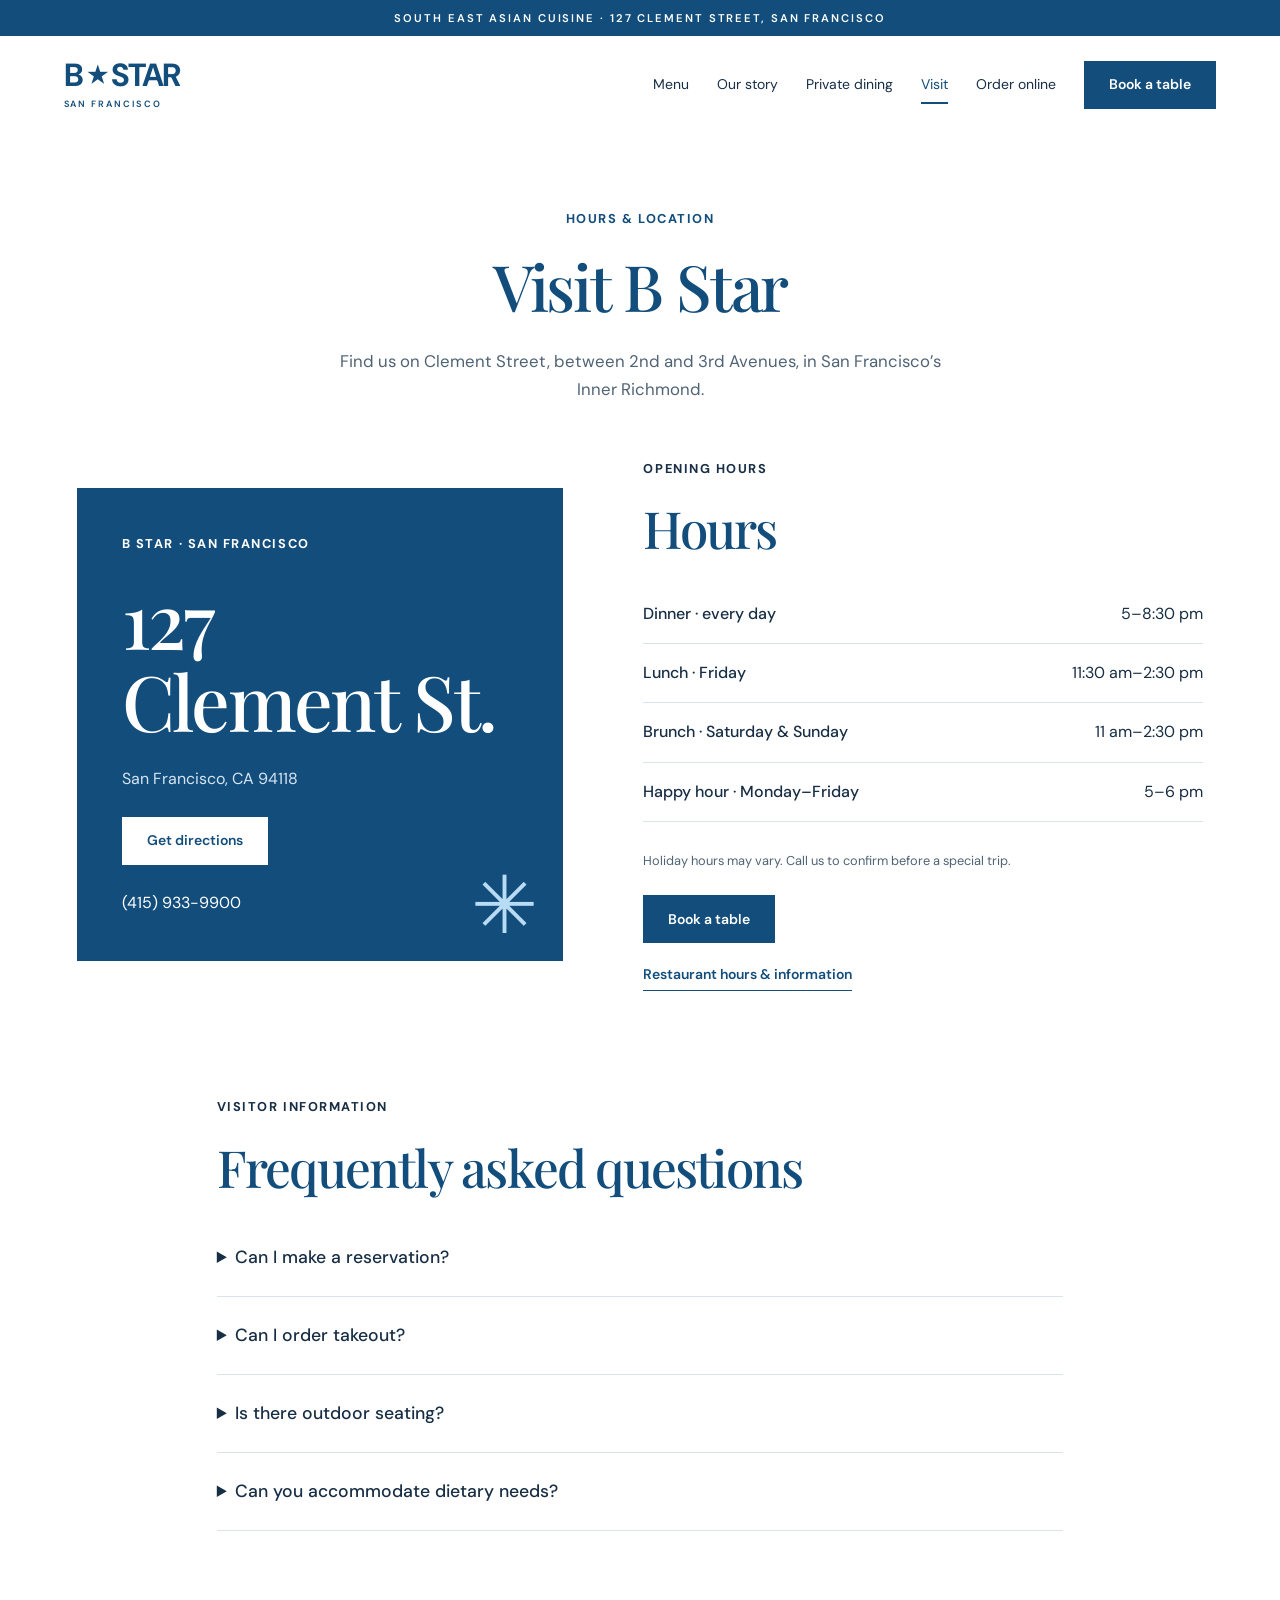
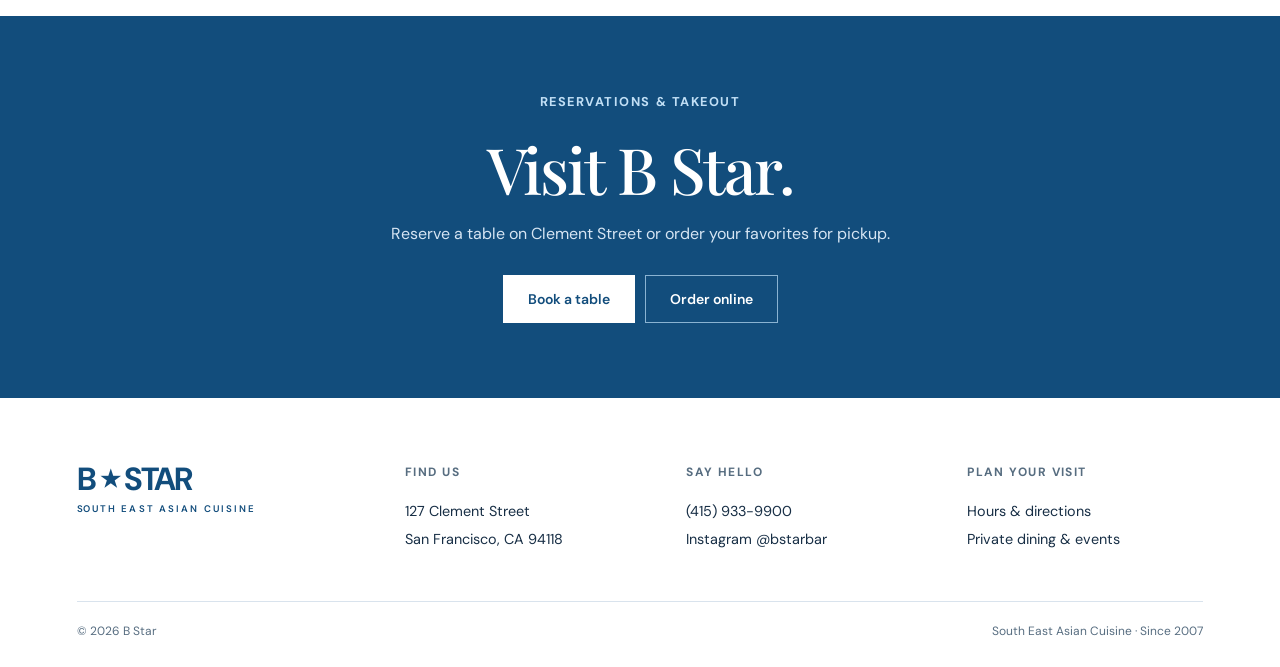
==== visit/index.html @ 24bbd5a6 "init" ====
<!doctype html><html lang="en"><head><meta charset="utf-8"><meta name="viewport" content="width=device-width,initial-scale=1"><title>Hours & location | B Star, San Francisco</title><meta name="description" content="South East Asian cuisine on Clement Street in San Francisco. View dinner, lunch and drinks menus, reserve a table, or inquire about a private event."><meta name="theme-color" content="#124d7c"><link rel="icon" href="data:image/svg+xml,%3Csvg%20xmlns%3D%22http%3A//www.w3.org/2000/svg%22%20viewBox%3D%220%200%2040%2040%22%3E%3Crect%20width%3D%2240%22%20height%3D%2240%22%20rx%3D%228%22%20fill%3D%22%23124d7c%22/%3E%3Ctext%20x%3D%2220%22%20y%3D%2229%22%20text-anchor%3D%22middle%22%20font-size%3D%2230%22%20fill%3D%22white%22%3E%E2%98%85%3C/text%3E%3C/svg%3E"><link rel="stylesheet" href="../style.css"><script src="../app.js" defer></script></head><body><a class="skip" href="#main">Skip to content</a><div class="topline">SOUTH EAST ASIAN CUISINE · 127 CLEMENT STREET, SAN FRANCISCO</div><header><a class="logo" href="../index.html" aria-label="B Star home">B<span>★</span>STAR<span class="logo-sub">SAN FRANCISCO</span></a><button class="nav-toggle" aria-expanded="false" aria-controls="nav">Menu <span>☰</span></button><nav id="nav" aria-label="Main navigation"><a href="../menu/index.html" >Menu</a><a href="../story/index.html" >Our story</a><a href="../private-dining/index.html" >Private dining</a><a href="index.html" aria-current="page">Visit</a><a class="order-nav" href="https://order.online/store/b-star-bar-san-francisco-1130087/?hideModal=true&pickup=true&redirected=true">Order online</a><a class="button " href="https://www.opentable.com/restaurant/profile/55528?ref=1068">Book a table</a></nav></header><main id="main"><section class="page-intro wrap"><span class="eyebrow">HOURS & LOCATION</span><h1>Visit B Star</h1><p>Find us on Clement Street, between 2nd and 3rd Avenues, in San Francisco’s Inner Richmond.</p></section><section class="wrap visit-grid"><div class="address-card"><span class="eyebrow">B STAR · SAN FRANCISCO</span><h2>127<br>Clement St.</h2><p>San Francisco, CA 94118</p><a class="button light" href="https://www.google.com/maps/search/?api=1&query=B+Star+127+Clement+St+San+Francisco">Get directions</a><a href="tel:+14159339900">(415) 933-9900</a><span class="card-star" aria-hidden="true">✳</span></div><div><span class="eyebrow">OPENING HOURS</span><h2>Hours</h2><dl class="hours"><div><dt>Dinner · every day</dt><dd>5–8:30 pm</dd></div><div><dt>Lunch · Friday</dt><dd>11:30 am–2:30 pm</dd></div><div><dt>Brunch · Saturday & Sunday</dt><dd>11 am–2:30 pm</dd></div><div><dt>Happy hour · Monday–Friday</dt><dd>5–6 pm</dd></div></dl><p class="fine">Holiday hours may vary. Call us to confirm before a special trip.</p><a class="button " href="https://www.opentable.com/restaurant/profile/55528?ref=1068">Book a table</a><a class="text-link source-link" href="https://www.bstarbar.com/general-info">Restaurant hours & information</a></div></section><section class="wrap faq"><span class="eyebrow">VISITOR INFORMATION</span><h2>Frequently asked questions</h2><details><summary>Can I make a reservation?</summary><p>Yes. <a href="https://www.opentable.com/restaurant/profile/55528?ref=1068">Reserve through OpenTable</a>. For groups of 12 or more, call (415) 933-9900.</p></details><details><summary>Can I order takeout?</summary><p>Absolutely. <a href="https://order.online/store/b-star-bar-san-francisco-1130087/?hideModal=true&pickup=true&redirected=true">Order online</a> to see the current menu and pickup options.</p></details><details><summary>Is there outdoor seating?</summary><p>B Star offers outdoor seating. Call ahead to ask about availability and seating preferences.</p></details><details><summary>Can you accommodate dietary needs?</summary><p>Please contact our team before your visit or speak with your server about ingredients, allergies, and available options.</p></details></section></main><section class="end-cta"><span class="eyebrow">RESERVATIONS & TAKEOUT</span><h2>Visit B Star.</h2><p>Reserve a table on Clement Street or order your favorites for pickup.</p><a class="button light" href="https://www.opentable.com/restaurant/profile/55528?ref=1068">Book a table</a><a class="button outline-light" href="https://order.online/store/b-star-bar-san-francisco-1130087/?hideModal=true&pickup=true&redirected=true">Order online</a></section><footer><div class="footer-top"><a class="logo" href="../index.html">B<span>★</span>STAR<span class="logo-sub">SOUTH EAST ASIAN CUISINE</span></a><div><span class="eyebrow">FIND US</span><a href="https://www.google.com/maps/search/?api=1&query=B+Star+127+Clement+St+San+Francisco">127 Clement Street<br>San Francisco, CA 94118</a></div><div><span class="eyebrow">SAY HELLO</span><a href="tel:+14159339900">(415) 933-9900</a><a href="https://www.instagram.com/bstarbar/">Instagram @bstarbar</a></div><div><span class="eyebrow">PLAN YOUR VISIT</span><a href="index.html">Hours & directions</a><a href="../private-dining/index.html">Private dining & events</a></div></div><div class="footer-bottom"><span>© 2026 B Star</span><span>South East Asian Cuisine · Since 2007</span></div></footer><div class="mobile-book"><a class="button " href="https://www.opentable.com/restaurant/profile/55528?ref=1068">Book a table</a><a class="button outline" href="https://order.online/store/b-star-bar-san-francisco-1130087/?hideModal=true&pickup=true&redirected=true">Order online</a></div></body></html>
---- style.css ----
@import url('https://fonts.googleapis.com/css2?family=DM+Sans:wght@400;500;600;700&family=Playfair+Display:ital,wght@0,500;0,600;0,700;1,500;1,600&display=swap');
:root{--blue:#124d7c;--dark:#172e45;--paper:#ffffff;--line:#d9e3ed;--gold:#b9dcf5}*{box-sizing:border-box}html{scroll-behavior:smooth}body{margin:0;background:var(--paper);color:var(--dark);font-family:'DM Sans',Arial,sans-serif;font-size:16px;line-height:1.65}a{color:inherit;text-decoration:none}button{font:inherit}img{display:block;max-width:100%;object-fit:cover}h1,h2,h3,p{margin-top:0}h1,h2,h3{font-family:'Playfair Display',Georgia,serif;font-weight:500;line-height:1.08;letter-spacing:-.035em}h1{font-size:clamp(3.3rem,5.65vw,6rem);margin-bottom:28px}h2{font-size:clamp(2.5rem,4vw,4rem);margin-bottom:24px}h3{font-size:1.8rem;letter-spacing:-.02em;margin-bottom:12px}em{font-weight:500}p{max-width:590px;margin-bottom:24px;color:#4f6375}a:focus-visible,button:focus-visible,summary:focus-visible{outline:3px solid #358ac8;outline-offset:5px}.wrap{max-width:1400px;margin:auto;padding-left:6%;padding-right:6%}.eyebrow{font-size:.75rem;letter-spacing:.16em;font-weight:700;display:block;margin-bottom:22px}.topline{text-align:center;background:var(--blue);color:#fff;font-size:.7rem;font-weight:600;letter-spacing:.17em;padding:9px 16px}header{padding:23px 5%;display:flex;align-items:center;justify-content:space-between;gap:25px;background:var(--paper);border-bottom:1px solid var(--line)}.logo{font-size:2rem;line-height:1;font-weight:700;letter-spacing:-.065em;color:var(--blue);white-space:nowrap}.logo>span:not(.logo-sub){font-size:1.45rem;margin:0 5px;vertical-align:3px}.logo-sub{display:block;font-size:.55rem;letter-spacing:.22em;margin-top:9px;font-weight:600}.logo-sub::first-letter{letter-spacing:normal}nav{display:flex;align-items:center;gap:28px;font-size:.875rem}nav>a:not(.button){padding:8px 0;position:relative}nav>a:not(.button):hover,nav [aria-current]{color:var(--blue)}nav [aria-current]:after{content:'';position:absolute;bottom:0;height:2px;left:0;right:0;background:var(--blue)}.button{display:inline-flex;align-items:center;justify-content:center;background:var(--blue);color:#fff;padding:13px 24px;min-height:48px;line-height:1.4;font-size:.875rem;font-weight:600;border:1px solid var(--blue);transition:background .2s,transform .2s;text-align:center}.button:hover{background:#0a3458;transform:translateY(-2px)}.button.light{background:var(--paper);border-color:var(--paper);color:var(--blue)}.button.light:hover{background:#deedf8}.button.outline-light{background:transparent;color:#fff;border-color:#8ab3d2}.button.outline-light:hover{background:#ffffff12}.button.outline{background:transparent;color:var(--blue)}.button.outline:hover{background:#124d7c0b}.actions{display:flex;gap:12px;flex-wrap:wrap}.hero{display:grid;grid-template-columns:1fr 1fr;min-height:640px}.hero-copy{background:var(--blue);color:var(--paper);padding:68px 9% 42px 11%;display:flex;align-items:flex-start;flex-direction:column;justify-content:center}.hero h1{font-size:clamp(3.2rem,5.2vw,5.5rem);letter-spacing:-.045em}.hero p{color:#d6e5f3;font-size:1.02rem;max-width:410px;margin-bottom:32px}.hero em{color:var(--gold)}.hero-photo{position:relative;overflow:hidden}.hero-photo img{height:100%;width:100%;position:absolute;inset:0;object-position:50% 50%}.photo-label{position:absolute;bottom:25px;left:28px;background:var(--paper);padding:9px 15px;color:var(--blue);font-size:.68rem;font-weight:700;letter-spacing:.13em}.hero-note{display:flex;align-items:center;gap:16px;margin-top:50px;font-size:.7rem;letter-spacing:.13em;line-height:1.7}.hero-note small{letter-spacing:.02em;font-size:.75rem;color:#c6d8eb}.star{font-size:2.5rem;color:var(--gold)}.ticker{display:flex;justify-content:space-around;align-items:center;gap:22px;padding:23px 4%;border-bottom:1px solid var(--line);font-size:.7rem;letter-spacing:.12em;font-weight:600}.ticker b{font-size:1.3rem;color:var(--blue)}.welcome{padding-top:100px;padding-bottom:100px;display:grid;grid-template-columns:1fr 1.4fr 1.2fr;gap:40px;align-items:start}.welcome>.eyebrow{padding-top:9px;color:var(--blue);max-width:160px}.text-link{display:inline-block;border-bottom:1px solid var(--blue);padding-bottom:4px;color:var(--blue);font-weight:600;font-size:.875rem}.text-link:hover{color:#246bab}.section-heading{display:flex;justify-content:space-between;align-items:end;gap:25px;margin-bottom:34px}.section-heading h2{margin:0}.food-feature{display:grid;grid-template-columns:1.1fr 1fr;gap:65px;align-items:center}.food-feature>img{width:100%;height:530px}.dish-list article{padding:25px 0;border-bottom:1px solid var(--line)}.dish-list article:first-child{padding-top:0}.dish-list article:last-child{border:0}.dish-list article>span{font-size:.7rem;letter-spacing:.12em;color:var(--blue);font-weight:700;display:block;margin-bottom:10px}.dish-list p{margin:0}.favorites{padding-bottom:95px}.gather{display:grid;grid-template-columns:1fr 1.1fr;gap:70px;align-items:center;padding-top:70px;padding-bottom:70px;border-top:1px solid var(--line)}.gather img{height:470px;width:100%}.gather .eyebrow{color:var(--blue)}.visit-strip{padding-top:65px;padding-bottom:70px;border-top:1px solid var(--line);display:grid;grid-template-columns:1.1fr 1fr 1fr;gap:60px;align-items:center}.visit-strip h2{font-size:2.8rem;margin:0}.end-cta{background:var(--blue);color:var(--paper);text-align:center;padding:75px 24px}.end-cta h2{font-size:clamp(2.8rem,5vw,4.8rem);margin-bottom:18px}.end-cta p{margin:0 auto 28px;color:#d6e5f3}.end-cta .button{margin:0 5px}.end-cta .eyebrow{color:var(--gold)}footer{padding:65px 6% 25px}.footer-top{display:grid;grid-template-columns:1.2fr 1fr 1fr 1fr;gap:45px;max-width:1250px;margin:auto}.footer-top .eyebrow{margin-bottom:15px;font-size:.65rem;color:#576d80}.footer-top>div>a{display:block;font-size:.85rem;line-height:1.9}.footer-top .logo-sub{font-size:.5rem}.footer-bottom{border-top:1px solid var(--line);margin:48px auto 0;padding-top:20px;font-size:.75rem;color:#576d80;display:flex;justify-content:space-between;max-width:1250px}.page-intro{padding-top:75px;padding-bottom:55px;text-align:center}.page-intro .eyebrow{color:var(--blue)}.page-intro h1{color:var(--blue)}.page-intro p{margin:0 auto;font-size:1.05rem;max-width:610px}.menu-layout{display:grid;grid-template-columns:.85fr 1.15fr;gap:85px;padding-bottom:90px}.menu-layout aside img{width:100%;height:420px;margin-bottom:22px}.menu-layout aside .button{margin-right:8px;margin-bottom:12px}.menu-items article{padding:24px 0;border-bottom:1px solid var(--line)}.menu-items h3{font-size:1.7rem}.menu-items p{margin:0}.fine{font-size:.8rem;margin-top:24px;line-height:1.65}.story-grid{display:grid;grid-template-columns:1fr 1fr;gap:70px;align-items:center;padding-bottom:80px}.story-grid img{height:620px;width:100%}.values{display:grid;grid-template-columns:repeat(3,1fr);gap:50px;border-top:1px solid var(--line);padding-top:65px;padding-bottom:65px}.event-image img{width:100%;height:530px;object-position:center 57%}.event-options{display:grid;grid-template-columns:1fr 1fr;gap:100px;padding-top:65px;padding-bottom:50px}.event-options article+article{border-left:1px solid var(--line);padding-left:80px}.capacity{font-size:1.2rem;color:var(--blue)}.inquiry{display:grid;grid-template-columns:1.5fr 1fr;gap:90px;padding-top:55px;padding-bottom:80px;border-top:1px solid var(--line);align-items:center}.inquiry .text-link{margin-top:22px}.event-note{padding:32px;background:#eef5fa}.visit-grid{display:grid;grid-template-columns:1fr 1.15fr;gap:80px;padding-bottom:85px;align-items:center}.address-card{position:relative;background:var(--blue);color:var(--paper);padding:45px;overflow:hidden}.address-card h2{font-size:4.8rem}.address-card p{color:#d6e5f3}.address-card>a:not(.button){display:block;margin-top:25px}.card-star{position:absolute;right:25px;bottom:15px;font-size:5rem;line-height:1;color:var(--gold)}.hours{margin:28px 0}.hours>div{border-bottom:1px solid var(--line);padding:16px 0;display:flex;justify-content:space-between;gap:25px}.hours dt{font-weight:500}.hours dd{margin:0;white-space:nowrap}.source-link{display:block;width:fit-content;margin-top:20px}.faq{padding-top:20px;padding-bottom:85px;max-width:1000px}details{border-bottom:1px solid var(--line)}summary{cursor:pointer;padding:24px 0;font-weight:500;font-size:1.1rem}details p{margin:0 0 22px;max-width:100%}details a{text-decoration:underline}.nav-toggle,.mobile-book{display:none}.skip{position:absolute;top:-90px;left:10px;z-index:50;background:#fff;padding:12px}.skip:focus{top:10px}@media(min-width:1500px){.hero-copy{padding-left:max(11%,calc((100vw - 1260px)/2))}}@media(max-width:1100px){nav{gap:17px}.order-nav{display:none}.hero-copy{padding:55px 8%}.hero{min-height:610px}.hero h1{font-size:4rem}.welcome{grid-template-columns:1fr 1.2fr}.welcome>.eyebrow{grid-column:1/-1;max-width:none;margin-bottom:-20px}.food-feature{gap:40px}.footer-top{gap:25px}.logo-sub{font-size:.5rem}.visit-grid{gap:45px}.hours>div{display:block}.hours dd{margin-top:4px}}@media(max-width:760px){header{padding:20px 6%;position:relative}.logo{font-size:1.8rem}.nav-toggle{display:flex;align-items:center;gap:12px;background:transparent;border:0;color:var(--blue);font-size:.875rem;min-height:44px}.nav-toggle span{font-size:1.2rem}nav{display:none;position:absolute;top:100%;left:0;right:0;background:var(--paper);z-index:10;padding:22px 6%;box-shadow:0 12px 16px #0001;flex-direction:column;align-items:stretch;gap:8px}nav.open{display:flex}.order-nav{display:block}nav .button{margin-top:8px}nav [aria-current]:after{right:auto;width:30px}.hero{grid-template-columns:1fr;min-height:0}.hero-copy{padding:45px 7% 38px}.hero h1{font-size:clamp(3.1rem,10vw,4.2rem)}.hero .eyebrow{font-size:.65rem}.hero p{font-size:1rem}.hero-note{margin-top:30px}.hero-photo{height:370px}.photo-label{left:20px;bottom:20px;font-size:.6rem}.ticker{flex-wrap:wrap;gap:12px 25px;padding:20px 7%;font-size:.6rem}.ticker b{font-size:1rem}.ticker b:last-of-type{display:none}.wrap{padding-left:7%;padding-right:7%}.welcome{display:block;padding-top:55px;padding-bottom:50px}.welcome>.eyebrow{margin-bottom:25px}.welcome h2{margin-bottom:25px}.section-heading{display:block}.section-heading .text-link{margin-top:20px}.food-feature{display:block}.food-feature>img{height:350px;margin-bottom:30px}.favorites{padding-bottom:45px}.gather{display:flex;flex-direction:column;gap:30px;padding-top:45px;padding-bottom:45px}.gather img{height:330px}.visit-strip{grid-template-columns:1fr;gap:25px;padding-top:45px;padding-bottom:45px}.visit-strip p{margin-bottom:16px}.end-cta{padding:55px 20px}.end-cta .button{padding:13px 19px}.footer-top{grid-template-columns:1fr 1fr;gap:30px}.footer-top>.logo{grid-column:1/-1}.footer-bottom{display:block}.footer-bottom span{display:block;margin-bottom:8px}footer{padding:45px 7% 100px}.mobile-book{display:grid;grid-template-columns:1fr 1fr;position:fixed;bottom:0;left:0;right:0;background:var(--paper);padding:10px 14px max(10px,env(safe-area-inset-bottom));gap:10px;z-index:20;border-top:1px solid var(--line)}.page-intro{padding-top:48px;padding-bottom:40px}.page-intro h1{font-size:3.2rem}.page-intro p{font-size:1rem}.menu-layout,.story-grid,.event-options,.inquiry,.visit-grid{grid-template-columns:1fr;gap:40px;padding-bottom:50px}.menu-layout aside img{height:320px}.story-grid img{height:360px}.values{grid-template-columns:1fr;gap:25px;padding-top:40px;padding-bottom:40px}.values article p{margin-bottom:0}.event-image img{height:320px}.event-options{padding-top:40px;gap:25px}.event-options article+article{padding:25px 0 0;border-left:0;border-top:1px solid var(--line)}.event-options p:last-child{margin-bottom:0}.inquiry{padding-top:40px}.address-card{padding:35px}.address-card h2{font-size:4rem}.hours>div{display:flex;font-size:.85rem;gap:12px}.hours dd{margin:0}.faq{padding-bottom:50px}.eyebrow{line-height:1.5}.menu-layout h2{font-size:2.8rem}}@media(prefers-reduced-motion:reduce){html{scroll-behavior:auto}*{transition:none!important}}
/* Blue restaurant identity */
h1,h2,h3{color:var(--blue)}.eyebrow{font-size:.8rem;letter-spacing:.12em}.topline{font-size:.7rem}.logo-sub{font-size:.57rem}header{border-bottom:0}h1,h2{letter-spacing:-.035em}.blue-hero{display:grid;grid-template-columns:1fr 1fr;background:var(--blue)}.blue-hero-copy{padding:65px 10% 60px 12%;color:white;align-self:center}.blue-hero h1{color:#fff;font-size:clamp(3.2rem,5.7vw,6rem);line-height:1.05;max-width:700px}.blue-hero .eyebrow{color:#c1dff5}.blue-hero p{color:#e1edf7;max-width:455px;font-size:1.05rem}.blue-hero-photo{position:relative;min-height:620px}.blue-hero-photo img{width:100%;height:100%;position:absolute;object-position:center}.hero-address{border-top:1px solid #ffffff30;margin-top:38px;padding-top:22px;font-size:.85rem;line-height:1.8;width:100%;color:#d6e5f3}.press{display:grid;grid-template-columns:1fr 1.1fr;gap:80px;padding-top:70px;padding-bottom:70px;border-bottom:1px solid var(--line);align-items:center;background:#f0f6fb}.press-heading{border-left:4px solid var(--blue);padding:12px 0 12px 30px}.publication{font-family:Georgia,serif;font-size:clamp(1.6rem,3vw,2.9rem);font-weight:700;letter-spacing:-.055em;display:block;color:var(--blue)}.press-date{font-size:.75rem;letter-spacing:.13em;display:block;margin-top:20px;color:#5b7185}.press h2{font-size:2.7rem}.press p{margin-bottom:18px}.subscription{display:block;color:#647a8c;font-size:.75rem;margin-top:12px}.featured{padding-top:70px;padding-bottom:75px}.dish-cards{display:grid;grid-template-columns:repeat(3,1fr);gap:30px}.dish-cards article{border:1px solid var(--line);background:#fff}.dish-cards img{width:100%;aspect-ratio:1.2;height:auto;object-fit:cover}.dish-cards article>div{padding:25px}.dish-cards h3{font-size:1.8rem}.dish-cards p{font-size:.95rem;line-height:1.65;margin-bottom:18px}.dish-cards .eyebrow{font-size:.7rem;margin-bottom:13px}.dish-price{font-size:.9rem;font-weight:600;color:var(--blue)}.gather{background:#f6f9fc}.quick-info{display:grid;grid-template-columns:repeat(3,1fr);padding-top:55px;padding-bottom:60px;gap:50px}.quick-info h3{font-size:1.7rem}.quick-info .eyebrow{font-size:.7rem}.quick-info p{font-size:.95rem;margin-bottom:14px}.end-cta h2{color:white}.address-card h2{color:white}.footer-top .eyebrow{font-size:.75rem}.footer-top .logo-sub{font-size:.6rem}.page-intro h1{font-size:clamp(3rem,5vw,5rem)}.menus{padding-bottom:65px}.menu-tabs{display:flex;justify-content:center;gap:10px;padding-bottom:30px;border-bottom:1px solid var(--line);flex-wrap:wrap}.menu-tabs button{cursor:pointer;border:1px solid var(--line);background:#fff;color:var(--blue);padding:14px 25px;font-weight:600;min-height:48px}.menu-tabs button[aria-selected=true]{background:var(--blue);color:white;border-color:var(--blue)}.menu-tabs button:hover{box-shadow:0 0 0 1px var(--blue)}.menu-top{display:flex;justify-content:space-between;gap:30px;align-items:center;padding-top:45px;padding-bottom:12px}.menu-top h2{font-size:2.7rem;margin-bottom:15px}.menu-top .eyebrow{font-size:.75rem}.menu-top p{max-width:720px}.menu-top>.button{flex-shrink:0}.menu-category{margin-top:35px}.menu-category>h3{font-family:'DM Sans',sans-serif;font-weight:600;font-size:1.4rem;padding:17px 22px;background:#eef5fa;letter-spacing:0;border-left:3px solid var(--blue)}.menu-grid{display:grid;grid-template-columns:1fr 1fr;gap:0 45px}.menu-item{padding:23px 0;border-bottom:1px solid var(--line)}.menu-item-top{display:flex;align-items:baseline;gap:18px;justify-content:space-between}.menu-item h4{font-size:1rem;margin:0;font-weight:600;line-height:1.5;color:var(--dark)}.price{font-size:.9rem;font-weight:600;flex-shrink:0;max-width:55%;color:var(--blue);text-align:right}.menu-item p{font-size:.9rem;margin:10px 0 0}.dietary{display:inline-block;color:#42674b;background:#f1f6f2;border:1px solid #d6e6d9;font-size:.7rem;letter-spacing:.06em;padding:2px 7px;margin-top:12px}.menu-disclosures{padding:30px;background:#f5f8fb;margin-top:45px}.menu-disclosures p{max-width:none;font-size:.85rem;margin-bottom:10px}.menu-disclosures p:last-child{margin-bottom:0}dialog{width:min(950px,94vw);max-height:90vh;padding:24px;border:0;box-shadow:0 25px 100px #09264366;background:white;color:var(--dark)}dialog::backdrop{background:#071e36bb}.dialog-top{position:sticky;top:-24px;background:#fff;display:flex;justify-content:space-between;align-items:center;gap:20px;padding:18px 0;z-index:1}.dialog-top h2{font-size:1.6rem;margin:0}.close-dialog{background:var(--blue);color:#fff;padding:10px 16px;border:0;cursor:pointer;min-height:44px}dialog p{font-size:.85rem}dialog p a{text-decoration:underline}dialog img{width:100%;height:auto;object-fit:contain}.event-gallery{display:grid;grid-template-columns:1.3fr 1fr 1fr;grid-template-rows:230px 230px;gap:16px}.gallery-photo{padding:0;border:0;background:#e1e9f0;overflow:hidden;cursor:zoom-in}.gallery-main{grid-column:1/3;grid-row:1/3}.gallery-photo:last-child{display:none}.gallery-photo img{width:100%;height:100%;object-fit:cover;transition:transform .35s}.gallery-photo:hover img{transform:scale(1.025)}.event-options h2{font-size:2.8rem}.event-options{gap:70px}.event-options article+article{padding-left:60px}.inquiry-section{display:grid;grid-template-columns:.75fr 1.4fr;gap:75px;padding-top:65px;padding-bottom:80px;border-top:1px solid var(--line);scroll-margin-top:20px}.inquiry-section aside .text-link{display:block;width:fit-content;margin-bottom:15px;overflow-wrap:anywhere}.inquiry-section aside h2{font-size:3rem}.inquiry-section aside{align-self:start}.form-grid{display:grid;grid-template-columns:1fr 1fr;gap:20px}.form-grid label{display:flex;flex-direction:column;font-size:.875rem;font-weight:600;gap:8px;color:var(--dark)}.form-grid label>span:not(.consent span){color:#526578}.form-grid input,.form-grid select,.form-grid textarea{width:100%;min-width:0;border:1px solid #a9bfce;border-radius:0;padding:12px;background:white;font:400 1rem 'DM Sans',sans-serif;color:var(--dark);min-height:48px}.form-grid textarea{resize:vertical}.form-grid input:focus,.form-grid select:focus,.form-grid textarea:focus{outline:2px solid #358ac8;outline-offset:2px}.form-grid small{font-size:.75rem;font-weight:400}.full{grid-column:1/-1}.form-grid .consent{flex-direction:row;align-items:flex-start;gap:12px;font-weight:400;margin:5px 0 10px}.consent input{width:19px;min-height:19px;margin:3px 0 0;flex-shrink:0;accent-color:var(--blue)}.form-note{font-size:.8rem;line-height:1.6;margin:18px 0;color:#596f81}.inquiry-section aside .form-note{padding:18px;background:#eef5fa;border-left:3px solid #87b5d7}.inquiry-section form>.button{cursor:pointer}.inquiry-section button{font-family:inherit}#inquiry-review{margin-top:30px;border:1px solid #b8cfe0;background:#f2f7fb;padding:25px}#inquiry-summary{font-family:inherit;font-size:.875rem;white-space:pre-wrap;overflow-wrap:anywhere;line-height:1.8;color:var(--dark)}#inquiry-review h3{font-size:1.8rem}.footer-top>div>a{font-size:.9rem}.end-cta .eyebrow{color:#c1dff5}
@media(min-width:1250px){.event-gallery{grid-template-columns:1.3fr 1fr 1fr;grid-template-rows:230px 230px}.gallery-main{grid-column:1/2;grid-row:1/3}.gallery-photo:nth-child(2){grid-column:2/4}.gallery-photo:last-child{display:block}}
@media(max-width:1000px){.blue-hero-copy{padding:50px 8%}.blue-hero h1{font-size:3.8rem}.blue-hero-photo{min-height:620px}.press{gap:40px}.dish-cards{gap:18px}.dish-cards article>div{padding:20px}.dish-cards h3{font-size:1.6rem}.menu-grid{gap:0 28px}.menu-item-top{display:block}.price{display:block;text-align:left;max-width:100%;margin-top:5px}.inquiry-section{gap:40px;grid-template-columns:.8fr 1.2fr}.event-options h2{font-size:2.4rem}}
@media(max-width:760px){.blue-hero{grid-template-columns:1fr}.blue-hero-copy{padding:43px 7%}.blue-hero h1{font-size:clamp(3.2rem,11vw,4.4rem)}.blue-hero-photo{min-height:0;height:340px}.blue-hero p{font-size:1rem}.hero-address{margin-top:30px;padding-top:20px}.press{grid-template-columns:1fr;gap:30px;padding-top:40px;padding-bottom:40px}.press-heading{padding-left:22px}.press h2{font-size:2.3rem}.press .eyebrow{font-size:.75rem}.featured{padding-top:45px;padding-bottom:45px}.dish-cards{grid-template-columns:1fr;gap:28px}.dish-cards img{aspect-ratio:1.4}.dish-cards article>div{padding:24px}.dish-cards h3{font-size:1.9rem}.quick-info{grid-template-columns:1fr;gap:28px;padding-top:40px;padding-bottom:40px}.quick-info>div+div{border-top:1px solid var(--line);padding-top:25px}.quick-info .eyebrow{margin-bottom:13px}.menu-tabs{display:grid;grid-template-columns:1fr 1fr;gap:8px}.menu-tabs button{padding:12px 14px;font-size:.875rem}.menu-top{display:block;padding-top:32px}.menu-top>.button{margin:0 0 15px}.menu-top h2{font-size:2.3rem}.menu-grid{grid-template-columns:1fr}.menu-category{margin-top:25px}.menu-item-top{display:flex}.price{margin:0;max-width:50%;text-align:right}.menu-disclosures{padding:20px}.menu-category>h3{font-size:1.15rem}.event-gallery{grid-template-columns:1fr 1fr;grid-template-rows:300px 160px;gap:10px}.gallery-main{grid-column:1/3;grid-row:1/2}.gallery-photo:last-child{display:none}.event-options article+article{padding-left:0}.inquiry-section{grid-template-columns:1fr;gap:25px;padding-top:40px;padding-bottom:50px}.form-grid{grid-template-columns:1fr;gap:18px}.full{grid-column:auto}.inquiry-section aside h2{font-size:2.6rem}.inquiry-section aside p{max-width:none}#inquiry-review{padding:20px}.page-intro h1{font-size:3rem}.menu-tabs{scroll-margin-top:15px}.blue-hero .eyebrow{font-size:.75rem}.end-cta h2{font-size:3rem}dialog{padding:18px}.dialog-top{top:-18px}.topline{font-size:.6rem;padding:10px 15px;letter-spacing:.11em}}
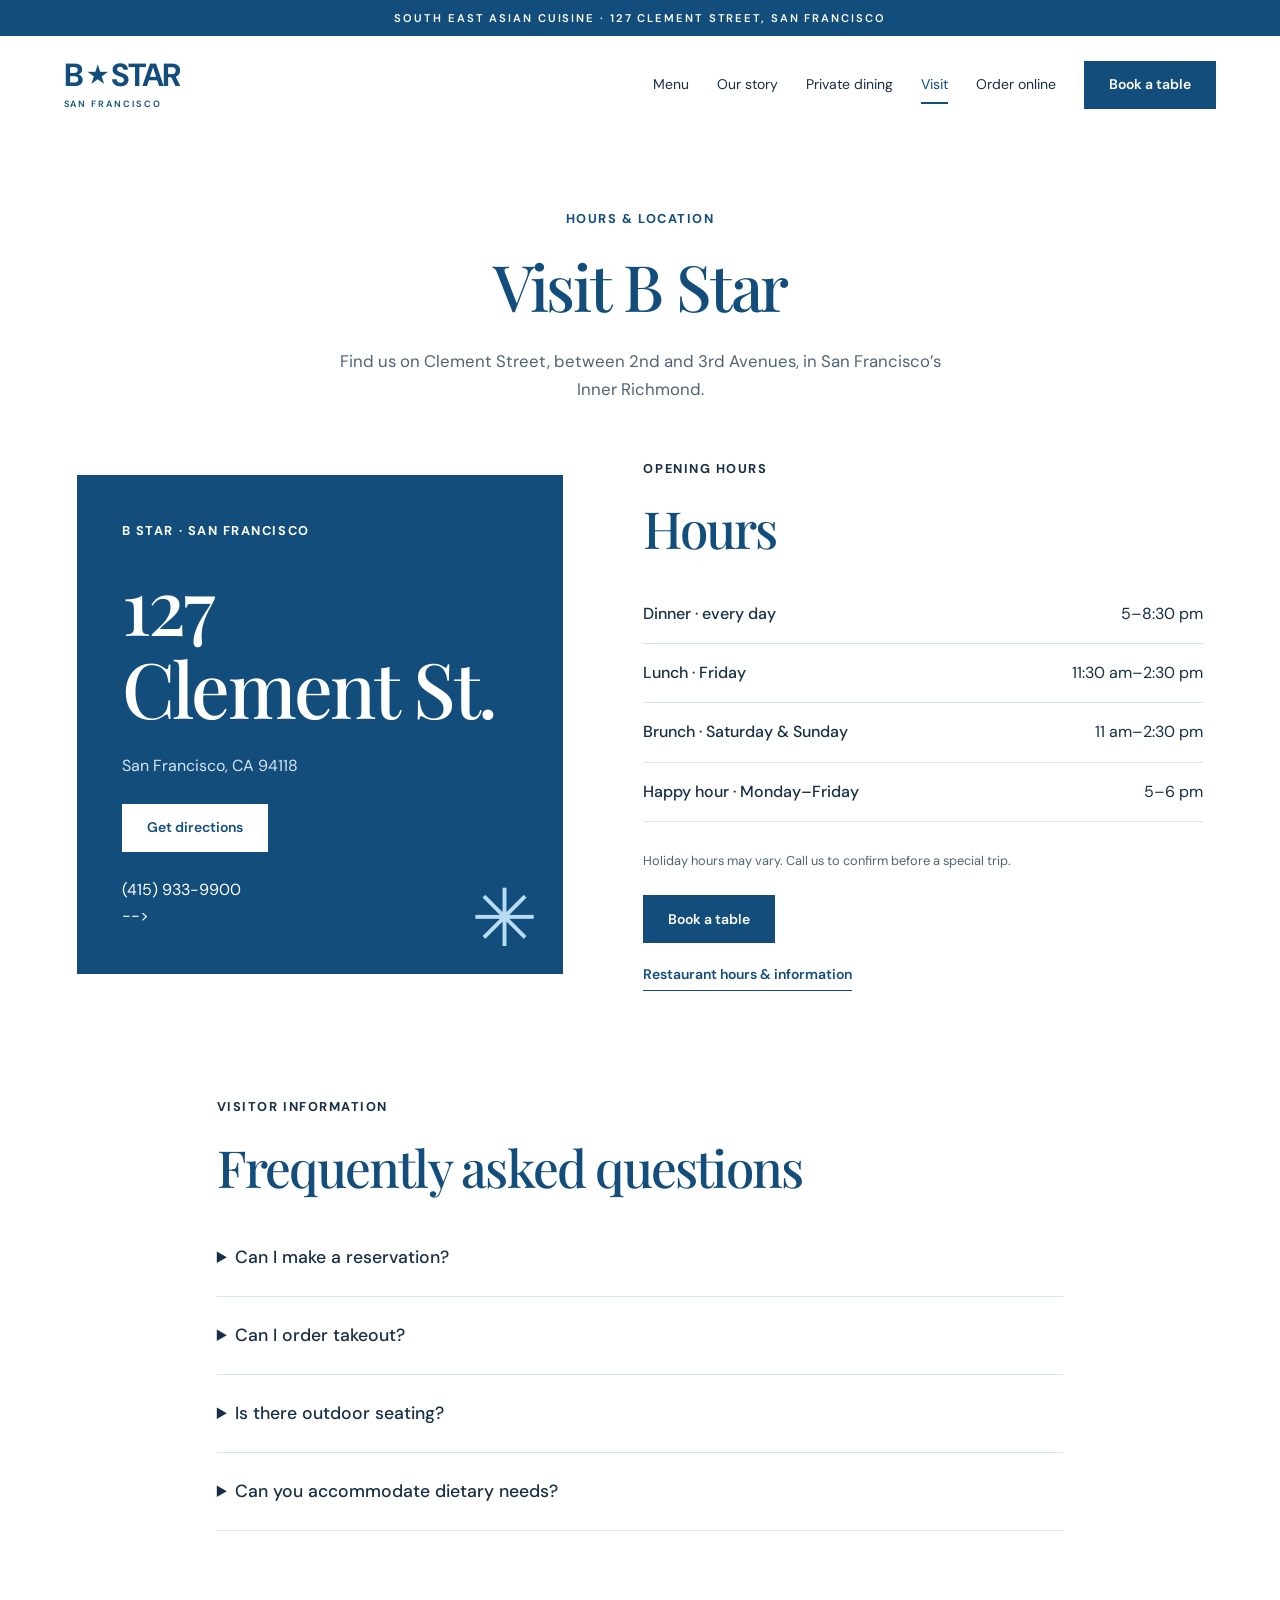
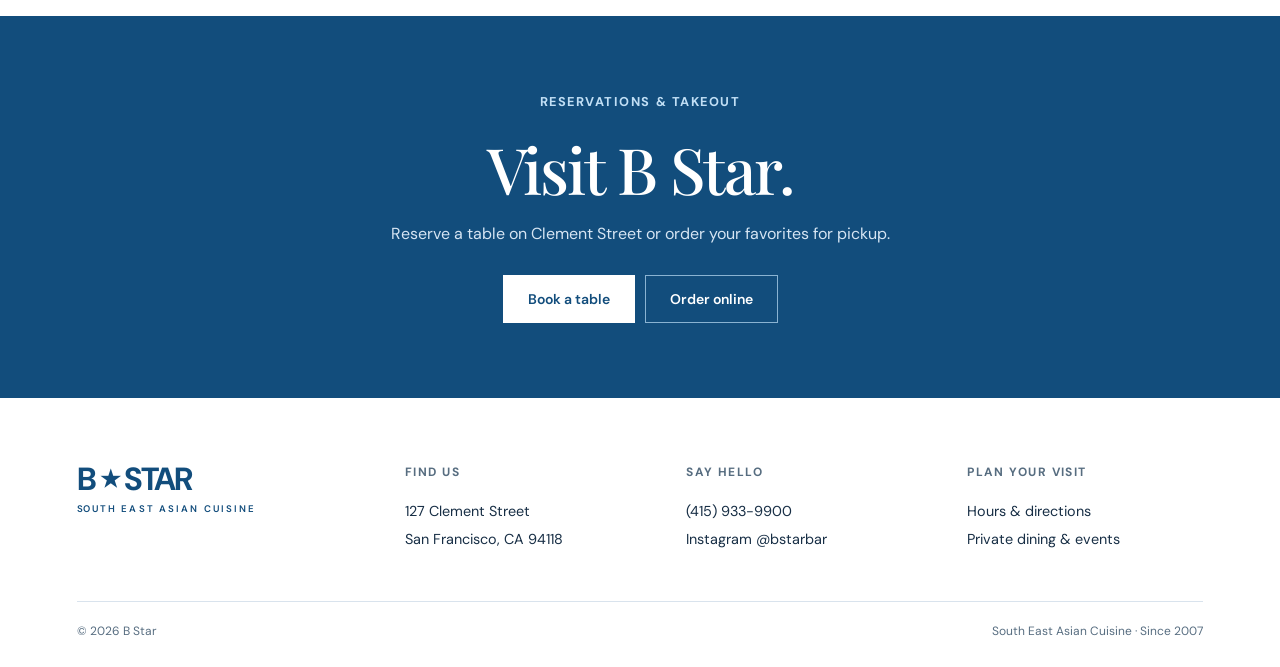
==== commit 4059e31a: "change star" ====
--- a/visit/index.html
+++ b/visit/index.html
@@ -1 +1,200 @@
-<!doctype html><html lang="en"><head><meta charset="utf-8"><meta name="viewport" content="width=device-width,initial-scale=1"><title>Hours & location | B Star, San Francisco</title><meta name="description" content="South East Asian cuisine on Clement Street in San Francisco. View dinner, lunch and drinks menus, reserve a table, or inquire about a private event."><meta name="theme-color" content="#124d7c"><link rel="icon" href="data:image/svg+xml,%3Csvg%20xmlns%3D%22http%3A//www.w3.org/2000/svg%22%20viewBox%3D%220%200%2040%2040%22%3E%3Crect%20width%3D%2240%22%20height%3D%2240%22%20rx%3D%228%22%20fill%3D%22%23124d7c%22/%3E%3Ctext%20x%3D%2220%22%20y%3D%2229%22%20text-anchor%3D%22middle%22%20font-size%3D%2230%22%20fill%3D%22white%22%3E%E2%98%85%3C/text%3E%3C/svg%3E"><link rel="stylesheet" href="../style.css"><script src="../app.js" defer></script></head><body><a class="skip" href="#main">Skip to content</a><div class="topline">SOUTH EAST ASIAN CUISINE · 127 CLEMENT STREET, SAN FRANCISCO</div><header><a class="logo" href="../index.html" aria-label="B Star home">B<span>★</span>STAR<span class="logo-sub">SAN FRANCISCO</span></a><button class="nav-toggle" aria-expanded="false" aria-controls="nav">Menu <span>☰</span></button><nav id="nav" aria-label="Main navigation"><a href="../menu/index.html" >Menu</a><a href="../story/index.html" >Our story</a><a href="../private-dining/index.html" >Private dining</a><a href="index.html" aria-current="page">Visit</a><a class="order-nav" href="https://order.online/store/b-star-bar-san-francisco-1130087/?hideModal=true&pickup=true&redirected=true">Order online</a><a class="button " href="https://www.opentable.com/restaurant/profile/55528?ref=1068">Book a table</a></nav></header><main id="main"><section class="page-intro wrap"><span class="eyebrow">HOURS & LOCATION</span><h1>Visit B Star</h1><p>Find us on Clement Street, between 2nd and 3rd Avenues, in San Francisco’s Inner Richmond.</p></section><section class="wrap visit-grid"><div class="address-card"><span class="eyebrow">B STAR · SAN FRANCISCO</span><h2>127<br>Clement St.</h2><p>San Francisco, CA 94118</p><a class="button light" href="https://www.google.com/maps/search/?api=1&query=B+Star+127+Clement+St+San+Francisco">Get directions</a><a href="tel:+14159339900">(415) 933-9900</a><span class="card-star" aria-hidden="true">✳</span></div><div><span class="eyebrow">OPENING HOURS</span><h2>Hours</h2><dl class="hours"><div><dt>Dinner · every day</dt><dd>5–8:30 pm</dd></div><div><dt>Lunch · Friday</dt><dd>11:30 am–2:30 pm</dd></div><div><dt>Brunch · Saturday & Sunday</dt><dd>11 am–2:30 pm</dd></div><div><dt>Happy hour · Monday–Friday</dt><dd>5–6 pm</dd></div></dl><p class="fine">Holiday hours may vary. Call us to confirm before a special trip.</p><a class="button " href="https://www.opentable.com/restaurant/profile/55528?ref=1068">Book a table</a><a class="text-link source-link" href="https://www.bstarbar.com/general-info">Restaurant hours & information</a></div></section><section class="wrap faq"><span class="eyebrow">VISITOR INFORMATION</span><h2>Frequently asked questions</h2><details><summary>Can I make a reservation?</summary><p>Yes. <a href="https://www.opentable.com/restaurant/profile/55528?ref=1068">Reserve through OpenTable</a>. For groups of 12 or more, call (415) 933-9900.</p></details><details><summary>Can I order takeout?</summary><p>Absolutely. <a href="https://order.online/store/b-star-bar-san-francisco-1130087/?hideModal=true&pickup=true&redirected=true">Order online</a> to see the current menu and pickup options.</p></details><details><summary>Is there outdoor seating?</summary><p>B Star offers outdoor seating. Call ahead to ask about availability and seating preferences.</p></details><details><summary>Can you accommodate dietary needs?</summary><p>Please contact our team before your visit or speak with your server about ingredients, allergies, and available options.</p></details></section></main><section class="end-cta"><span class="eyebrow">RESERVATIONS & TAKEOUT</span><h2>Visit B Star.</h2><p>Reserve a table on Clement Street or order your favorites for pickup.</p><a class="button light" href="https://www.opentable.com/restaurant/profile/55528?ref=1068">Book a table</a><a class="button outline-light" href="https://order.online/store/b-star-bar-san-francisco-1130087/?hideModal=true&pickup=true&redirected=true">Order online</a></section><footer><div class="footer-top"><a class="logo" href="../index.html">B<span>★</span>STAR<span class="logo-sub">SOUTH EAST ASIAN CUISINE</span></a><div><span class="eyebrow">FIND US</span><a href="https://www.google.com/maps/search/?api=1&query=B+Star+127+Clement+St+San+Francisco">127 Clement Street<br>San Francisco, CA 94118</a></div><div><span class="eyebrow">SAY HELLO</span><a href="tel:+14159339900">(415) 933-9900</a><a href="https://www.instagram.com/bstarbar/">Instagram @bstarbar</a></div><div><span class="eyebrow">PLAN YOUR VISIT</span><a href="index.html">Hours & directions</a><a href="../private-dining/index.html">Private dining & events</a></div></div><div class="footer-bottom"><span>© 2026 B Star</span><span>South East Asian Cuisine · Since 2007</span></div></footer><div class="mobile-book"><a class="button " href="https://www.opentable.com/restaurant/profile/55528?ref=1068">Book a table</a><a class="button outline" href="https://order.online/store/b-star-bar-san-francisco-1130087/?hideModal=true&pickup=true&redirected=true">Order online</a></div></body></html>+<!doctype html>
+<html lang="en">
+  <head>
+    <meta charset="utf-8" />
+    <meta name="viewport" content="width=device-width,initial-scale=1" />
+    <title>Hours & location | B Star, San Francisco</title>
+    <meta
+      name="description"
+      content="South East Asian cuisine on Clement Street in San Francisco. View dinner, lunch and drinks menus, reserve a table, or inquire about a private event."
+    />
+    <meta name="theme-color" content="#124d7c" />
+    <link
+      rel="icon"
+      href="data:image/svg+xml,%3Csvg%20xmlns%3D%22http%3A//www.w3.org/2000/svg%22%20viewBox%3D%220%200%2040%2040%22%3E%3Crect%20width%3D%2240%22%20height%3D%2240%22%20rx%3D%228%22%20fill%3D%22%23124d7c%22/%3E%3Ctext%20x%3D%2220%22%20y%3D%2229%22%20text-anchor%3D%22middle%22%20font-size%3D%2230%22%20fill%3D%22white%22%3E%E2%98%85%3C/text%3E%3C/svg%3E"
+    />
+    <link rel="stylesheet" href="../style.css" />
+    <script src="../app.js" defer></script>
+  </head>
+  <body>
+    <a class="skip" href="#main">Skip to content</a>
+    <div class="topline">
+      SOUTH EAST ASIAN CUISINE · 127 CLEMENT STREET, SAN FRANCISCO
+    </div>
+    <header>
+      <a class="logo" href="../index.html" aria-label="B Star home"
+        >B<span>★</span>STAR<span class="logo-sub">SAN FRANCISCO</span></a
+      ><button class="nav-toggle" aria-expanded="false" aria-controls="nav">
+        Menu <span>☰</span>
+      </button>
+      <nav id="nav" aria-label="Main navigation">
+        <a href="../menu/index.html">Menu</a
+        ><a href="../story/index.html">Our story</a
+        ><a href="../private-dining/index.html">Private dining</a
+        ><a href="index.html" aria-current="page">Visit</a
+        ><a
+          class="order-nav"
+          href="https://order.online/store/b-star-bar-san-francisco-1130087/?hideModal=true&pickup=true&redirected=true"
+          >Order online</a
+        ><a
+          class="button"
+          href="https://www.opentable.com/restaurant/profile/55528?ref=1068"
+          >Book a table</a
+        >
+      </nav>
+    </header>
+    <main id="main">
+      <section class="page-intro wrap">
+        <span class="eyebrow">HOURS & LOCATION</span>
+        <h1>Visit B Star</h1>
+        <p>
+          Find us on Clement Street, between 2nd and 3rd Avenues, in San
+          Francisco’s Inner Richmond.
+        </p>
+      </section>
+      <section class="wrap visit-grid">
+        <div class="address-card">
+          <span class="eyebrow">B STAR · SAN FRANCISCO</span>
+          <h2>127<br />Clement St.</h2>
+          <p>San Francisco, CA 94118</p>
+          <a
+            class="button light"
+            href="https://www.google.com/maps/search/?api=1&query=B+Star+127+Clement+St+San+Francisco"
+            >Get directions</a
+          ><a href="tel:+14159339900">(415) 933-9900</a
+          <!-- ><span class="card-star" aria-hidden="true">✳</span> -->
+        </div>
+        <div>
+          <span class="eyebrow">OPENING HOURS</span>
+          <h2>Hours</h2>
+          <dl class="hours">
+            <div>
+              <dt>Dinner · every day</dt>
+              <dd>5–8:30 pm</dd>
+            </div>
+            <div>
+              <dt>Lunch · Friday</dt>
+              <dd>11:30 am–2:30 pm</dd>
+            </div>
+            <div>
+              <dt>Brunch · Saturday & Sunday</dt>
+              <dd>11 am–2:30 pm</dd>
+            </div>
+            <div>
+              <dt>Happy hour · Monday–Friday</dt>
+              <dd>5–6 pm</dd>
+            </div>
+          </dl>
+          <p class="fine">
+            Holiday hours may vary. Call us to confirm before a special trip.
+          </p>
+          <a
+            class="button"
+            href="https://www.opentable.com/restaurant/profile/55528?ref=1068"
+            >Book a table</a
+          ><a
+            class="text-link source-link"
+            href="https://www.bstarbar.com/general-info"
+            >Restaurant hours & information</a
+          >
+        </div>
+      </section>
+      <section class="wrap faq">
+        <span class="eyebrow">VISITOR INFORMATION</span>
+        <h2>Frequently asked questions</h2>
+        <details>
+          <summary>Can I make a reservation?</summary>
+          <p>
+            Yes.
+            <a
+              href="https://www.opentable.com/restaurant/profile/55528?ref=1068"
+              >Reserve through OpenTable</a
+            >. For groups of 12 or more, call (415) 933-9900.
+          </p>
+        </details>
+        <details>
+          <summary>Can I order takeout?</summary>
+          <p>
+            Absolutely.
+            <a
+              href="https://order.online/store/b-star-bar-san-francisco-1130087/?hideModal=true&pickup=true&redirected=true"
+              >Order online</a
+            >
+            to see the current menu and pickup options.
+          </p>
+        </details>
+        <details>
+          <summary>Is there outdoor seating?</summary>
+          <p>
+            B Star offers outdoor seating. Call ahead to ask about availability
+            and seating preferences.
+          </p>
+        </details>
+        <details>
+          <summary>Can you accommodate dietary needs?</summary>
+          <p>
+            Please contact our team before your visit or speak with your server
+            about ingredients, allergies, and available options.
+          </p>
+        </details>
+      </section>
+    </main>
+    <section class="end-cta">
+      <span class="eyebrow">RESERVATIONS & TAKEOUT</span>
+      <h2>Visit B Star.</h2>
+      <p>
+        Reserve a table on Clement Street or order your favorites for pickup.
+      </p>
+      <a
+        class="button light"
+        href="https://www.opentable.com/restaurant/profile/55528?ref=1068"
+        >Book a table</a
+      ><a
+        class="button outline-light"
+        href="https://order.online/store/b-star-bar-san-francisco-1130087/?hideModal=true&pickup=true&redirected=true"
+        >Order online</a
+      >
+    </section>
+    <footer>
+      <div class="footer-top">
+        <a class="logo" href="../index.html"
+          >B<span>★</span>STAR<span class="logo-sub"
+            >SOUTH EAST ASIAN CUISINE</span
+          ></a
+        >
+        <div>
+          <span class="eyebrow">FIND US</span
+          ><a
+            href="https://www.google.com/maps/search/?api=1&query=B+Star+127+Clement+St+San+Francisco"
+            >127 Clement Street<br />San Francisco, CA 94118</a
+          >
+        </div>
+        <div>
+          <span class="eyebrow">SAY HELLO</span
+          ><a href="tel:+14159339900">(415) 933-9900</a
+          ><a href="https://www.instagram.com/bstarbar/">Instagram @bstarbar</a>
+        </div>
+        <div>
+          <span class="eyebrow">PLAN YOUR VISIT</span
+          ><a href="index.html">Hours & directions</a
+          ><a href="../private-dining/index.html">Private dining & events</a>
+        </div>
+      </div>
+      <div class="footer-bottom">
+        <span>© 2026 B Star</span
+        ><span>South East Asian Cuisine · Since 2007</span>
+      </div>
+    </footer>
+    <div class="mobile-book">
+      <a
+        class="button"
+        href="https://www.opentable.com/restaurant/profile/55528?ref=1068"
+        >Book a table</a
+      ><a
+        class="button outline"
+        href="https://order.online/store/b-star-bar-san-francisco-1130087/?hideModal=true&pickup=true&redirected=true"
+        >Order online</a
+      >
+    </div>
+  </body>
+</html>
